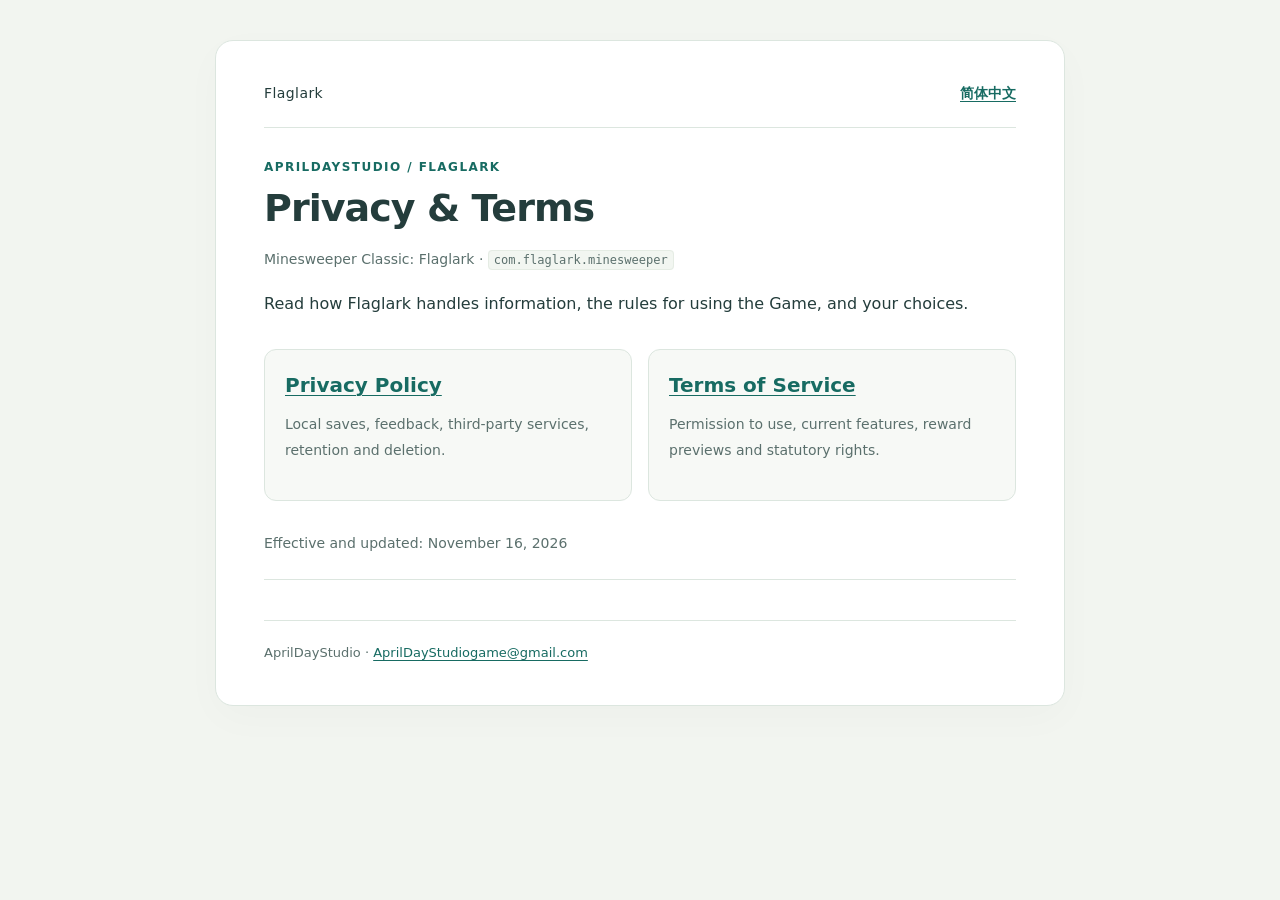
==== index.html @ 2bf8a6c0 "Publish bilingual Flaglark Privacy Policy and Terms of Service" ====
<!doctype html>
<html lang="en"><head><meta charset="utf-8"><meta name="viewport" content="width=device-width,initial-scale=1">
<meta http-equiv="Content-Security-Policy" content="default-src 'none'; style-src 'self'; base-uri 'none'; form-action 'none'">
<meta name="referrer" content="no-referrer"><meta name="description" content="Privacy &amp; Terms — Minesweeper Classic: Flaglark">
<title>Privacy &amp; Terms — Minesweeper Classic: Flaglark</title><link rel="stylesheet" href="legal.css"></head>
<body><main><nav aria-label="Document navigation"><span class="brand">Flaglark</span><a href="zh-CN.html" lang="zh-CN">简体中文</a></nav><p class="eyebrow">AprilDayStudio / Flaglark</p><h1>Privacy & Terms</h1><p class="subtitle">Minesweeper Classic: Flaglark · <code>com.flaglark.minesweeper</code></p><p>Read how Flaglark handles information, the rules for using the Game, and your choices.</p><div class="cards"><section class="card"><h2><a href="privacy/index.html">Privacy Policy</a></h2><p>Local saves, feedback, third-party services, retention and deletion.</p></section><section class="card"><h2><a href="terms/index.html">Terms of Service</a></h2><p>Permission to use, current features, reward previews and statutory rights.</p></section></div><p class="date">Effective and updated: November 16, 2026</p>
<footer>AprilDayStudio · <a href="mailto:AprilDayStudiogame@gmail.com">AprilDayStudiogame@gmail.com</a></footer></main></body></html>
---- legal.css ----
:root{color-scheme:light;--ink:#243d3c;--muted:#5b706d;--line:#dce6df;--accent:#176b62;font-family:system-ui,-apple-system,BlinkMacSystemFont,'Segoe UI','Noto Sans SC',sans-serif;color:var(--ink);background:#f2f5f0}
*{box-sizing:border-box}body{margin:0;font-size:16px;line-height:1.85}main{width:min(850px,calc(100% - 40px));margin:40px auto;background:#fff;border:1px solid var(--line);border-radius:18px;padding:40px 48px;box-shadow:0 12px 40px #193c3206}
nav{display:flex;align-items:center;justify-content:space-between;gap:12px;flex-wrap:wrap;border-bottom:1px solid var(--line);padding-bottom:20px;margin-bottom:28px;font-size:14px}nav a{font-weight:600}.brand{text-decoration:none;letter-spacing:.03em}.eyebrow{color:var(--accent);font-size:12px;font-weight:700;letter-spacing:.12em;text-transform:uppercase;margin:0 0 6px}h1{font-size:clamp(28px,5vw,38px);line-height:1.3;letter-spacing:-.025em;margin:0 0 14px;font-weight:700}h2{font-size:20px;line-height:1.5;margin:36px 0 10px;scroll-margin-top:24px}p{margin:12px 0 16px}a{color:var(--accent);text-decoration-thickness:1px;text-underline-offset:3px;overflow-wrap:anywhere}a:hover{color:#104a42}a:focus-visible{outline:3px solid #dba943;outline-offset:4px;border-radius:2px}code{font-size:.86em;background:#f2f6f1;border:1px solid #e5ece4;padding:2px 5px;border-radius:4px;overflow-wrap:anywhere}.subtitle,.date{color:var(--muted);font-size:14px}.date{padding-bottom:22px;border-bottom:1px solid var(--line)}.summary{padding:16px 20px;background:#f1f6f0;border-left:3px solid var(--accent);border-radius:0 8px 8px 0;margin:24px 0}.toc{font-size:14px;background:#f7f9f6;padding:14px 20px;border:1px solid var(--line);border-radius:10px;margin:24px 0}.toc summary{cursor:pointer;font-weight:650}.toc ol{padding-left:22px;margin-bottom:6px}.cards{display:grid;grid-template-columns:1fr 1fr;gap:16px;margin:30px 0}.card{border:1px solid var(--line);border-radius:12px;padding:20px;background:#f7f9f6}.card h2{margin:0 0 10px}.card p{color:var(--muted);font-size:14px}footer{font-size:13px;color:var(--muted);border-top:1px solid var(--line);padding-top:20px;margin-top:40px}
@media(max-width:600px){main{width:100%;margin:0;border:0;border-radius:0;padding:24px 20px;box-shadow:none}h2{font-size:19px}.cards{grid-template-columns:1fr}nav{align-items:flex-start;gap:8px}body{font-size:16px}}@media print{body{background:#fff}main{width:auto;max-width:none;margin:0;padding:0;border:0;box-shadow:none}nav,.toc{display:none}a{color:inherit}.summary{background:transparent}h2{break-after:avoid}p{orphans:3;widows:3}}
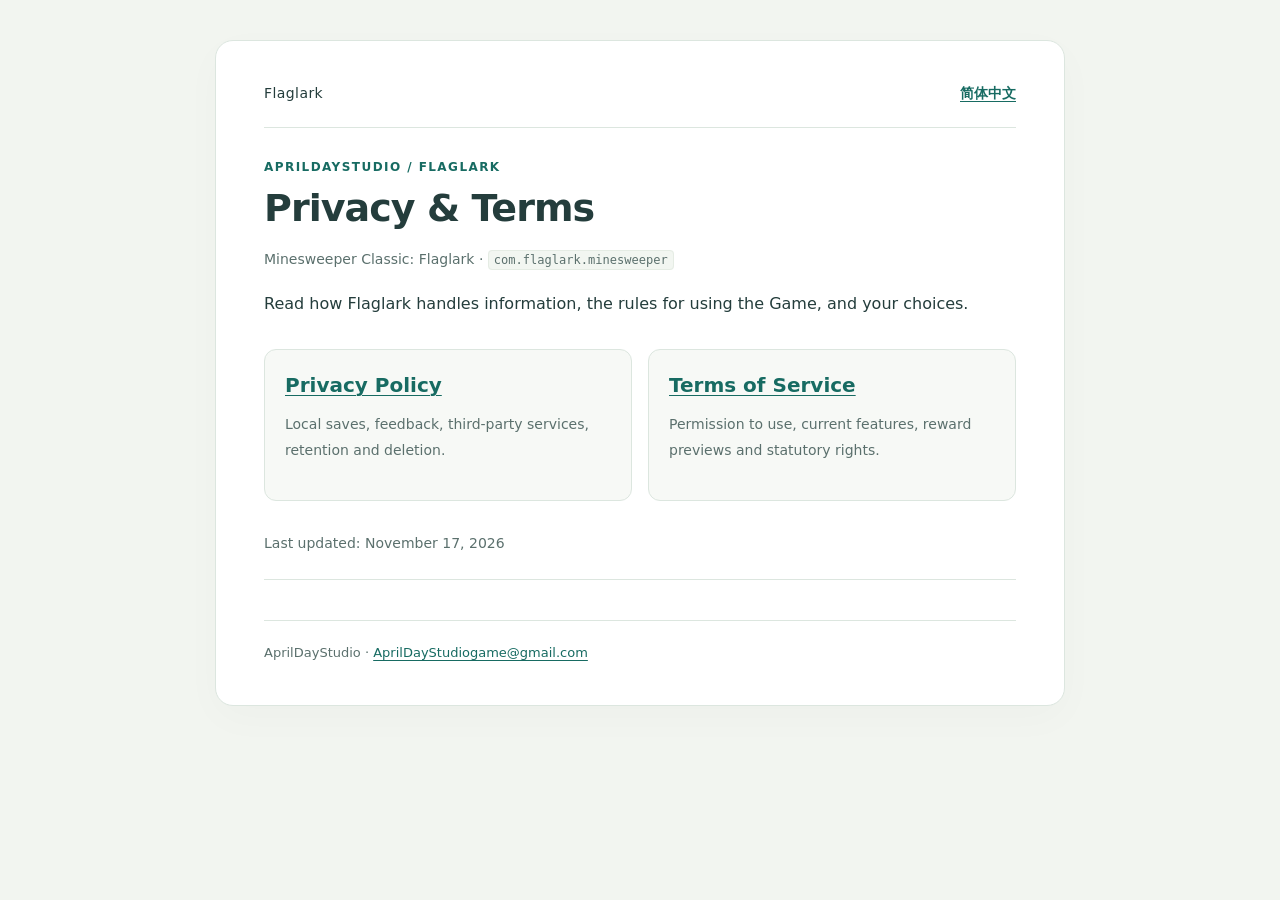
==== commit 1503f7e6: "Update policies for Google Play Premium purchases" ====
--- a/index.html
+++ b/index.html
@@ -3,5 +3,5 @@
 <meta http-equiv="Content-Security-Policy" content="default-src 'none'; style-src 'self'; base-uri 'none'; form-action 'none'">
 <meta name="referrer" content="no-referrer"><meta name="description" content="Privacy &amp; Terms — Minesweeper Classic: Flaglark">
 <title>Privacy &amp; Terms — Minesweeper Classic: Flaglark</title><link rel="stylesheet" href="legal.css"></head>
-<body><main><nav aria-label="Document navigation"><span class="brand">Flaglark</span><a href="zh-CN.html" lang="zh-CN">简体中文</a></nav><p class="eyebrow">AprilDayStudio / Flaglark</p><h1>Privacy & Terms</h1><p class="subtitle">Minesweeper Classic: Flaglark · <code>com.flaglark.minesweeper</code></p><p>Read how Flaglark handles information, the rules for using the Game, and your choices.</p><div class="cards"><section class="card"><h2><a href="privacy/index.html">Privacy Policy</a></h2><p>Local saves, feedback, third-party services, retention and deletion.</p></section><section class="card"><h2><a href="terms/index.html">Terms of Service</a></h2><p>Permission to use, current features, reward previews and statutory rights.</p></section></div><p class="date">Effective and updated: November 16, 2026</p>
+<body><main><nav aria-label="Document navigation"><span class="brand">Flaglark</span><a href="zh-CN.html" lang="zh-CN">简体中文</a></nav><p class="eyebrow">AprilDayStudio / Flaglark</p><h1>Privacy & Terms</h1><p class="subtitle">Minesweeper Classic: Flaglark · <code>com.flaglark.minesweeper</code></p><p>Read how Flaglark handles information, the rules for using the Game, and your choices.</p><div class="cards"><section class="card"><h2><a href="privacy/index.html">Privacy Policy</a></h2><p>Local saves, feedback, third-party services, retention and deletion.</p></section><section class="card"><h2><a href="terms/index.html">Terms of Service</a></h2><p>Permission to use, current features, reward previews and statutory rights.</p></section></div><p class="date">Last updated: November 17, 2026</p>
 <footer>AprilDayStudio · <a href="mailto:AprilDayStudiogame@gmail.com">AprilDayStudiogame@gmail.com</a></footer></main></body></html>
